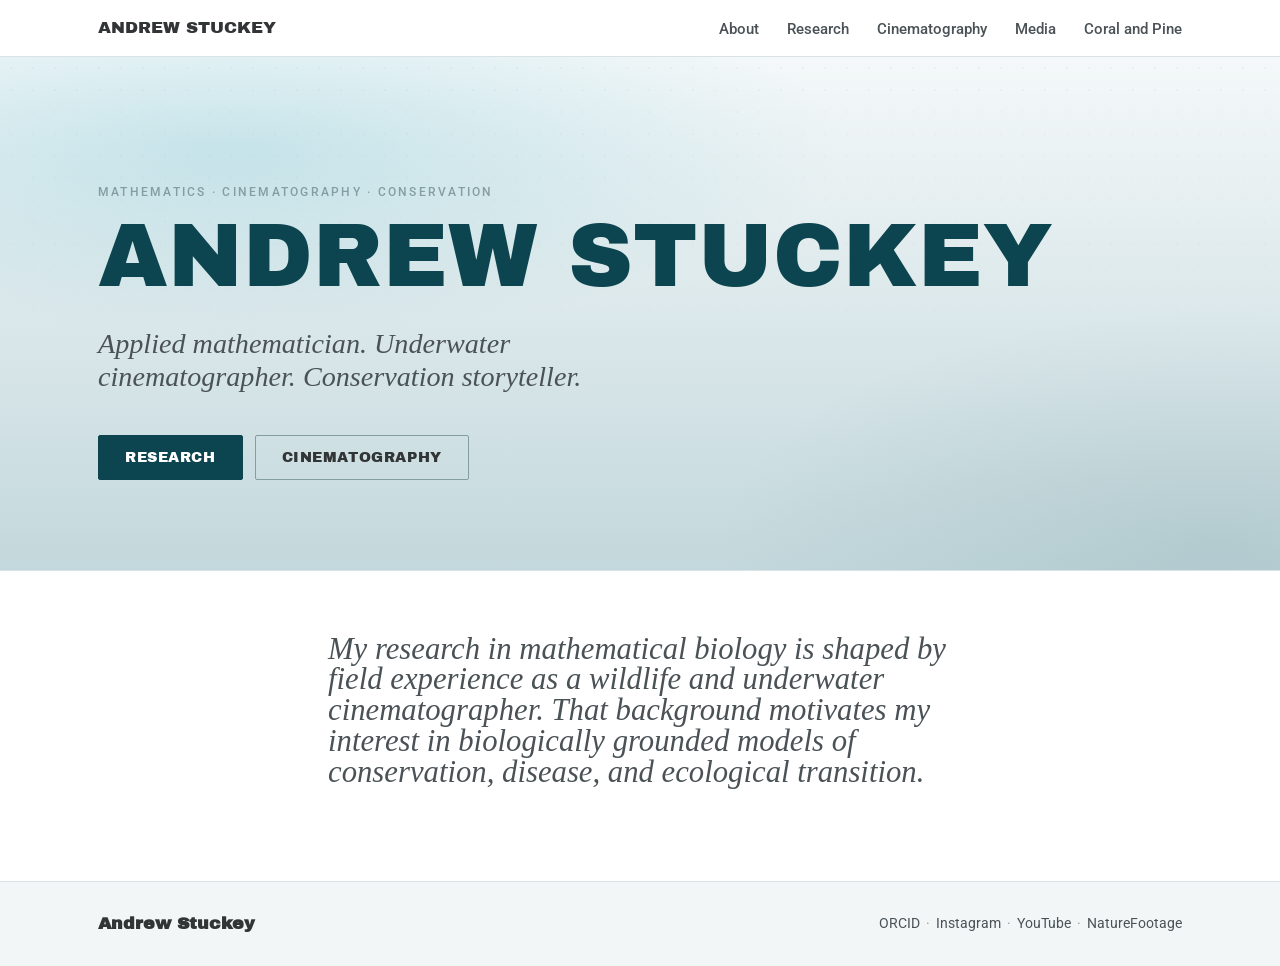
==== index.html @ d1338f17 "Add files via upload" ====
<!DOCTYPE html>
<html lang="en">
<head>
  <meta charset="UTF-8">
  <meta name="viewport" content="width=device-width, initial-scale=1.0">
  <title>Andrew Stuckey — Applied Mathematician, Underwater Cinematographer</title>
  <meta name="description" content="Applied mathematician and underwater/wildlife cinematographer working on conservation storytelling and mathematical biology.">
  <link rel="preconnect" href="https://fonts.googleapis.com">
  <link rel="preconnect" href="https://fonts.gstatic.com" crossorigin>
  <link href="https://fonts.googleapis.com/css2?family=Archivo+Black&family=Roboto:wght@300;400;500;700&display=swap" rel="stylesheet">
  <link rel="stylesheet" href="css/style.css">
</head>
<body class="page-landing">
  <header class="site-header">
    <nav class="nav" aria-label="Primary">
      <a href="index.html" class="brand">Andrew Stuckey</a>
      <button class="nav-toggle" aria-expanded="false" aria-controls="nav-links" aria-label="Toggle navigation">
        <span></span><span></span><span></span>
      </button>
      <ul class="nav-links" id="nav-links">
        <li><a href="about.html">About</a></li>
        <li><a href="research.html">Research</a></li>
        <li><a href="cinematography.html">Cinematography</a></li>
        <li><a href="media.html">Media</a></li>
        <li><a href="https://coralandpine.com">Coral and Pine</a></li>
      </ul>
    </nav>
  </header>

  <main>
    <section class="hero hero-landing">
      <div class="hero-bg" aria-hidden="true"></div>
      <div class="hero-content">
        <p class="eyebrow">Mathematics &middot; Cinematography &middot; Conservation</p>
        <h1 class="hero-name">Andrew Stuckey</h1>
        <p class="hero-tag">Applied mathematician. Underwater cinematographer. Conservation storyteller.</p>
        <div class="hero-ctas">
          <a class="btn btn-primary" href="research.html">RESEARCH</a>
          <a class="btn btn-ghost" href="cinematography.html">Cinematography</a>
        </div>
      </div>
    </section>

    <section class="intro-block">
      <div class="container narrow">
        <p class="lede">
          My research in mathematical biology is shaped by field experience as a wildlife and
          underwater cinematographer. That background motivates my interest in biologically
          grounded models of conservation, disease, and ecological transition.
        </p>
      </div>
    </section>

  </main>

  <footer class="site-footer">
    <div class="container footer-inner">
      <p class="footer-name">Andrew Stuckey</p>
      <p class="footer-meta">
        <a href="https://orcid.org/0009-0002-7834-4439" rel="noopener">ORCID</a>
        <span class="dot">&middot;</span>
        <a href="https://www.instagram.com/drew_stuckey_/" rel="noopener">Instagram</a>
        <span class="dot">&middot;</span>
        <a href="https://www.youtube.com/@andrew_stuckey" rel="noopener">YouTube</a>
        <span class="dot">&middot;</span>
        <a href="https://www.naturefootage.com/contributor/profile/astucke1/andrew-stuckey-andrew-stuckey-media-llc" rel="noopener">NatureFootage</a>
      </p>
    </div>
  </footer>

  <script src="js/main.js"></script>
</body>
</html>
---- css/style.css ----
/* =====================================================================
   Andrew Stuckey — site styles
   Cool teal / cool-gray palette. Editorial aesthetic, magazine-meets-
   field-science. Inspired by working wildlife/underwater cinematographer
   sites (Skerry, Gregory, Horrocks) without aping them.
   ===================================================================== */

:root {
  /* ----- Palette (user-supplied) ----- */
  --c-teal:        #0097B2;  /* bright teal */
  --c-teal-deep:   #0C454F;  /* deep teal — dark surfaces */
  --c-ice:         #C3D8DC;  /* light cool gray-blue */
  --c-fog:         #849DA1;  /* mid cool gray */
  --c-graphite:    #323536;  /* near-black */
  --c-rust:        #732209;  /* burnt sienna */
  --c-white:       #FFFFFF;

  /* ----- Semantic ----- */
  --bg:          var(--c-white);
  --bg-warm:     #F2F6F7;          /* very light blend of ice + white */
  --bg-deep:     var(--c-ice);
  --paper:       var(--c-white);
  --ink:         var(--c-graphite);
  --ink-soft:    #4A5256;
  --muted:       var(--c-fog);
  --rule:        #D9E3E5;
  --rule-strong: var(--c-fog);
  --primary:     var(--c-teal-deep);
  --primary-2:   var(--c-teal);
  --slate:       #4A5256;
  --accent:      var(--c-teal);
  --accent-soft: var(--c-ice);
  --danger:      var(--c-rust);
  --stable:      var(--c-teal-deep);
  --saddle:      var(--c-rust);
  --wolfonly:    var(--c-fog);
  --traj:        var(--c-teal);
  --shadow:      0 1px 0 rgba(12,69,79,0.04), 0 8px 24px -12px rgba(12,69,79,0.22);

  /* ----- Type system (50/30/20 pt — see CSS comments above each rule) -----
     Heading:   Code Bold (substitute: Archivo Black) — line-height 1, ls 0
     Accent:    Times New Roman italic                — line-height 1, ls 0
     Body:      Roboto                                 — line-height 1.4, ls 0
     Ratio 5:3:2  →  50pt : 30pt : 20pt  (66 / 40 / 26 px)
     If you license the real Code Pro / CODE Bold, replace "Archivo Black"
     in --ff-display below with "Code Pro" (after @font-face) and drop the
     Google Fonts link for Archivo Black.                                  */
  --ff-display: "Archivo Black", "Code Pro", "Helvetica Neue", Helvetica, Arial, sans-serif;
  --ff-accent:  "Times New Roman", Times, "Tinos", Georgia, serif;
  --ff-body:    "Roboto", -apple-system, BlinkMacSystemFont, "Helvetica Neue", Arial, sans-serif;
  --ff-mono:    "JetBrains Mono", ui-monospace, "SF Mono", Menlo, Consolas, monospace;

  /* Type sizes — desktop ceilings honor the 50/30/20pt spec */
  --fs-heading:  clamp(2.1rem, 5.8vw, 4.15rem);   /* 50pt ≈ 66px */
  --fs-accent:   clamp(1.35rem, 2.4vw, 2.5rem);   /* 30pt ≈ 40px */
  --fs-body:     clamp(1.05rem, 1.35vw, 1.65rem); /* 20pt ≈ 26px */

  /* Layout */
  --maxw: 1180px;
  --maxw-wide: 1380px;
  --maxw-narrow: 720px;
  --pad: clamp(20px, 4vw, 48px);
}

* { box-sizing: border-box; }

html { font-size: 16px; }   /* anchor rem to 16px so UI chrome stays stable */

body {
  margin: 0;
  padding: 0;
  background: var(--bg);
  color: var(--ink);
  font-family: var(--ff-body);
  font-size: var(--fs-body);  /* 20pt body per spec */
  line-height: 1.4;
  letter-spacing: 0;
  -webkit-font-smoothing: antialiased;
  -moz-osx-font-smoothing: grayscale;
}

img { max-width: 100%; display: block; }

a {
  color: var(--primary);
  text-underline-offset: 3px;
  text-decoration-thickness: 1px;
}
a:hover { color: var(--accent); }

/* ----- Typography (per spec: Code Bold / TNR italic / Roboto, 5:3:2) ----- */
h1, h2, h3, h4 {
  font-family: var(--ff-display);
  font-weight: 400;           /* Archivo Black is single-weight */
  color: var(--ink);
  letter-spacing: 0;
  line-height: 1;
  margin: 0 0 .5em;
  text-transform: none;
}
h1 { font-size: var(--fs-heading); }
h2 { font-size: clamp(1.7rem, 3.4vw, 2.6rem); }   /* between 30 and 50pt */
h3 { font-size: clamp(1.2rem, 1.8vw, 1.6rem); }
p  { margin: 0 0 1em; line-height: 1.4; }

.eyebrow {
  font-family: var(--ff-body);
  font-size: 0.78rem;
  text-transform: uppercase;
  letter-spacing: 0.18em;
  color: var(--muted);
  margin: 0 0 .9em;
  font-weight: 500;
}
.eyebrow-light { color: var(--accent); }

/* Subheading & Accent — Times New Roman italic, 30pt */
.lede {
  font-family: var(--ff-accent);
  font-size: var(--fs-accent);
  font-weight: 400;
  color: var(--ink-soft);
  line-height: 1;
  font-style: italic;
  letter-spacing: 0;
}

.page-lede {
  font-family: var(--ff-accent);
  font-style: italic;
  font-size: clamp(1.2rem, 1.8vw, 1.7rem);
  color: var(--ink-soft);
  max-width: 60ch;
  margin-top: .6em;
  line-height: 1.15;
  letter-spacing: 0;
}

/* ----- Layout helpers ----- */
.container {
  width: 100%;
  max-width: var(--maxw);
  margin: 0 auto;
  padding: 0 var(--pad);
}
.wide      { max-width: var(--maxw-wide); margin-left: auto; margin-right: auto; }
.narrow    { max-width: var(--maxw-narrow); margin-left: auto; margin-right: auto; }

main { display: block; }

/* ============================ Header / Nav ============================ */
.site-header {
  position: sticky;
  top: 0;
  z-index: 50;
  background: rgba(255,255,255,0.92);
  backdrop-filter: saturate(140%) blur(8px);
  -webkit-backdrop-filter: saturate(140%) blur(8px);
  border-bottom: 1px solid var(--rule);
}
.site-header-dark {
  background: rgba(12,69,79,0.92);
  border-bottom-color: rgba(255,255,255,0.08);
}
.site-header-dark .brand { color: var(--c-white); }
.site-header-dark .brand:hover { color: var(--accent); }
.site-header-dark .nav-links a { color: rgba(255,255,255,0.78); }
.site-header-dark .nav-links a:hover { color: var(--c-white); }
.site-header-dark .nav-links a[aria-current="page"] { color: var(--c-white); }
.site-header-dark .nav-toggle span { background: var(--c-white); }

.nav {
  max-width: var(--maxw);
  margin: 0 auto;
  padding: 16px var(--pad);
  display: flex;
  align-items: center;
  justify-content: space-between;
  gap: 24px;
}
.brand {
  font-family: var(--ff-display);
  font-weight: 400;
  font-size: 1.05rem;
  color: var(--ink);
  text-decoration: none;
  letter-spacing: 0;
  text-transform: uppercase;
}
.brand:hover { color: var(--primary); }
.nav-links {
  display: flex;
  gap: 28px;
  margin: 0; padding: 0;
  list-style: none;
}
.nav-links a {
  color: var(--ink-soft);
  text-decoration: none;
  font-size: 0.92rem;
  font-weight: 500;
  position: relative;
  padding: 4px 0;
  font-family: var(--ff-body);
}
.nav-links a:hover { color: var(--primary); }
.nav-links a[aria-current="page"] { color: var(--primary); }
.nav-links a[aria-current="page"]::after {
  content: "";
  position: absolute;
  left: 0; right: 0; bottom: -2px;
  height: 2px;
  background: var(--accent);
}
.nav-toggle {
  display: none;
  background: transparent;
  border: 0;
  padding: 8px;
  cursor: pointer;
  width: 40px; height: 40px;
  flex-direction: column;
  justify-content: center;
  align-items: stretch;
  gap: 5px;
}
.nav-toggle span {
  display: block;
  height: 2px;
  background: var(--ink);
  border-radius: 2px;
  transition: transform 0.25s ease, opacity 0.25s ease;
}

@media (max-width: 760px) {
  .nav-toggle { display: flex; }
  .nav-links {
    position: absolute;
    top: 100%;
    left: 0; right: 0;
    flex-direction: column;
    gap: 0;
    background: var(--paper);
    border-bottom: 1px solid var(--rule);
    box-shadow: var(--shadow);
    max-height: 0;
    overflow: hidden;
    transition: max-height 0.3s ease;
  }
  .site-header-dark .nav-links { background: var(--c-teal-deep); }
  .nav-links li { width: 100%; }
  .nav-links a {
    display: block;
    padding: 16px var(--pad);
    border-top: 1px solid var(--rule);
    font-size: 1.05rem;
  }
  .site-header-dark .nav-links a { border-top-color: rgba(255,255,255,0.08); }
  .nav.open .nav-links { max-height: 400px; }
  .nav.open .nav-toggle span:nth-child(1) { transform: translateY(7px) rotate(45deg); }
  .nav.open .nav-toggle span:nth-child(2) { opacity: 0; }
  .nav.open .nav-toggle span:nth-child(3) { transform: translateY(-7px) rotate(-45deg); }
}

/* ============================ Hero (landing) ============================ */
.hero-landing {
  position: relative;
  padding: clamp(80px, 14vh, 160px) 0 clamp(60px, 10vh, 120px);
  overflow: hidden;
  isolation: isolate;
}
.hero-bg {
  position: absolute;
  inset: 0;
  z-index: -1;
  background:
    radial-gradient(80% 60% at 18% 18%, rgba(0,151,178,0.16) 0%, transparent 60%),
    radial-gradient(60% 70% at 95% 95%, rgba(12,69,79,0.10) 0%, transparent 65%),
    linear-gradient(180deg, #F4F8F9 0%, var(--c-ice) 100%);
}
.hero-bg::after {
  content: "";
  position: absolute;
  inset: 0;
  background-image: radial-gradient(rgba(12,69,79,0.08) 1px, transparent 1px);
  background-size: 22px 22px;
  opacity: 0.45;
  mask-image: linear-gradient(180deg, rgba(0,0,0,1) 0%, rgba(0,0,0,0) 80%);
}
.hero-content {
  max-width: var(--maxw);
  margin: 0 auto;
  padding: 0 var(--pad);
}
.hero-name {
  font-family: var(--ff-display);
  font-size: clamp(2.6rem, 8.5vw, 5.6rem);
  font-weight: 400;
  line-height: 1;
  margin: 0 0 .3em;
  letter-spacing: 0;
  color: var(--c-teal-deep);
  text-transform: uppercase;
}
.hero-tag {
  font-family: var(--ff-accent);
  font-style: italic;
  font-size: clamp(1.25rem, 2.2vw, 1.9rem);
  color: var(--ink-soft);
  max-width: 36ch;
  margin: 0 0 1.5em;
  line-height: 1.15;
  letter-spacing: 0;
}
.hero-ctas { display: flex; gap: 12px; flex-wrap: wrap; }

/* ----- Buttons ----- */
.btn {
  display: inline-block;
  padding: 14px 26px;
  font-family: var(--ff-display);
  font-weight: 400;
  font-size: 0.9rem;
  text-decoration: none;
  border-radius: 2px;
  border: 1px solid transparent;
  text-transform: uppercase;
  letter-spacing: 0.04em;
  transition: transform 0.12s ease, background 0.2s ease, color 0.2s ease, border-color 0.2s ease;
  cursor: pointer;
  line-height: 1;
}
.btn:hover { transform: translateY(-1px); }
.btn-primary {
  background: var(--primary);
  color: var(--c-white);
  border-color: var(--primary);
}
.btn-primary:hover {
  background: var(--accent);
  color: var(--c-white);
  border-color: var(--accent);
}
.btn-ghost {
  background: transparent;
  color: var(--ink);
  border-color: var(--rule-strong);
}
.btn-ghost:hover {
  background: var(--ink);
  color: var(--bg);
  border-color: var(--ink);
}
.btn-reset {
  align-self: end;
  white-space: nowrap;
}
.btn-flash {
  background: var(--accent) !important;
  color: var(--c-white) !important;
  border-color: var(--accent) !important;
}

/* ----- Intro block (landing) ----- */
.intro-block {
  padding: clamp(40px, 7vh, 80px) 0;
  background: var(--bg);
  border-top: 1px solid var(--rule);
}

/* ----- Feature cards ----- */
.feature-cards {
  display: grid;
  grid-template-columns: 1fr 1fr;
  gap: 24px;
  padding-bottom: clamp(60px, 10vh, 120px);
}
@media (max-width: 760px) {
  .feature-cards { grid-template-columns: 1fr; }
}
.feature-card {
  display: block;
  position: relative;
  padding: 32px 28px 60px;
  background: var(--paper);
  border: 1px solid var(--rule);
  border-radius: 4px;
  text-decoration: none;
  color: var(--ink);
  transition: transform 0.2s ease, border-color 0.2s ease, box-shadow 0.2s ease;
}
.feature-card:hover {
  transform: translateY(-2px);
  border-color: var(--primary);
  box-shadow: var(--shadow);
}
.feature-card-wide {
  display: grid;
  grid-template-columns: 1fr;
}
.feature-tag {
  display: inline-block;
  font-size: 0.72rem;
  letter-spacing: 0.18em;
  text-transform: uppercase;
  color: var(--accent);
  font-weight: 600;
  margin-bottom: 8px;
}
.feature-card h2 {
  font-size: clamp(1.3rem, 2.2vw, 1.7rem);
  margin: 0 0 .5em;
}
.feature-card p {
  color: var(--ink-soft);
  font-size: 0.98rem;
  margin: 0;
}
.feature-arrow {
  position: absolute;
  bottom: 22px;
  right: 28px;
  font-size: 1.3rem;
  color: var(--primary);
  transition: transform 0.2s ease;
}
.feature-card:hover .feature-arrow { transform: translateX(4px); color: var(--accent); }

/* ============================ Page header (non-landing) ============================ */
.page-header {
  padding: clamp(60px, 10vh, 100px) var(--pad) clamp(28px, 5vh, 60px);
}
.page-header h1 {
  max-width: 20ch;
  margin: 0 0 .3em;
}

/* ============================ Post-style (red wolf model) ============================ */
.page-post .post-header {
  padding: clamp(40px, 7vh, 80px) var(--pad) 28px;
}
.post-header h1 {
  font-size: clamp(2rem, 4vw, 3rem);
  max-width: 22ch;
}
.post-byline {
  color: var(--muted);
  font-size: 0.92rem;
  margin: 0;
  font-family: var(--ff-mono);
  letter-spacing: 0.04em;
}
.post-body { padding: 0 var(--pad); }
.post-body p { color: var(--ink-soft); }
.post-body .vimeo-wrap { margin: 0 0 28px; }
.post-footer {
  padding: 40px var(--pad) 60px;
  border-top: 1px solid var(--rule);
  margin-top: 40px;
}
.post-footer a { color: var(--primary); }

/* ============================ About page ============================ */
.about-grid {
  display: grid;
  grid-template-columns: 240px 1fr;
  gap: clamp(28px, 5vw, 72px);
  padding-bottom: clamp(60px, 10vh, 120px);
}
@media (max-width: 800px) {
  .about-grid { grid-template-columns: 1fr; }
}
.about-side { position: sticky; top: 100px; align-self: start; }
@media (max-width: 800px) { .about-side { position: static; } }

.headshot {
  width: 100%;
  aspect-ratio: 4 / 5;
  background:
    linear-gradient(135deg, rgba(12,69,79,0.85), rgba(0,151,178,0.55)),
    repeating-linear-gradient(45deg, var(--c-teal) 0 22px, var(--c-teal-deep) 22px 44px);
  border-radius: 2px;
  margin-bottom: 20px;
  box-shadow: var(--shadow);
}

.quick-facts {
  margin: 0;
  font-size: 0.92rem;
}
.quick-facts > div {
  padding: 10px 0;
  border-top: 1px solid var(--rule);
}
.quick-facts dt {
  font-size: 0.72rem;
  text-transform: uppercase;
  letter-spacing: 0.14em;
  color: var(--muted);
  margin-bottom: 2px;
}
.quick-facts dd { margin: 0; color: var(--ink); }
.quick-facts dd a { color: var(--ink); }
.quick-facts dd a:hover { color: var(--accent); }

.about-body h2 {
  margin-top: 2em;
  padding-top: 0.6em;
  border-top: 1px solid var(--rule);
}
.about-body h2:first-of-type { margin-top: 1.5em; }
.cv-list {
  list-style: none;
  padding: 0; margin: 0;
}
.cv-list li {
  padding: 12px 0;
  border-bottom: 1px solid var(--rule);
  color: var(--ink-soft);
}
.cv-list li:last-child { border-bottom: 0; }
.cv-list strong { color: var(--ink); }
.cv-note {
  display: block;
  font-size: 0.9rem;
  color: var(--muted);
  margin-top: 2px;
}

/* ============================ Research page ============================ */
.section-title {
  font-size: clamp(1.4rem, 2.5vw, 1.9rem);
  margin: 0 0 1.2em;
  padding-bottom: 0.4em;
  border-bottom: 1px solid var(--rule);
}

.publications { padding-bottom: clamp(40px, 6vh, 80px); }

.pub-list {
  list-style: none;
  counter-reset: pub;
  padding: 0;
  margin: 0;
}
.pub {
  position: relative;
  padding: 22px 0 22px 56px;
  border-top: 1px solid var(--rule);
  display: grid;
  grid-template-columns: 1fr auto;
  gap: 8px 16px;
}
.pub:first-child { border-top-color: var(--rule-strong); }
.pub::before {
  counter-increment: pub;
  content: counter(pub, decimal-leading-zero);
  position: absolute;
  left: 0; top: 24px;
  font-family: var(--ff-mono);
  font-size: 0.82rem;
  color: var(--accent);
  font-weight: 500;
}
.pub-title {
  grid-column: 1 / 2;
  grid-row: 1;
  margin: 0;
  font-family: var(--ff-display);
  font-size: clamp(1.4rem, 2vw, 1.85rem);
  line-height: 1.05;
  text-transform: none;
}
.pub-title a {
  color: var(--ink);
  text-decoration: none;
  background-image: linear-gradient(transparent 95%, var(--accent) 95%);
  background-size: 0 100%;
  background-repeat: no-repeat;
  transition: background-size 0.3s ease;
}
.pub-title a:hover { background-size: 100% 100%; }
.pub-status {
  grid-column: 2;
  grid-row: 1;
  align-self: start;
  justify-self: end;
}
.pub-meta {
  grid-column: 1 / -1;
  margin: 4px 0 6px;
  font-size: 0.92rem;
  color: var(--muted);
  display: flex;
  flex-wrap: wrap;
  gap: 4px 14px;
}
.pub-authors { font-weight: 500; }
.pub-doi a, .pub-issn a { color: var(--ink-soft); }
.pub-doi a:hover, .pub-issn a:hover { color: var(--accent); }
.pub-summary {
  grid-column: 1 / -1;
  margin: 0;
  color: var(--ink-soft);
  font-size: 0.97rem;
  max-width: 68ch;
}

.related-work {
  padding-bottom: clamp(60px, 10vh, 120px);
}

/* Badges */
.badge {
  display: inline-block;
  font-size: 0.7rem;
  letter-spacing: 0.1em;
  text-transform: uppercase;
  font-weight: 600;
  padding: 4px 10px;
  border-radius: 999px;
  white-space: nowrap;
}
.badge-published { background: rgba(0,151,178,0.13); color: var(--c-teal-deep); }
.badge-review    { background: rgba(132,157,161,0.18); color: var(--slate); }
.badge-prep      { background: rgba(132,157,161,0.18); color: var(--slate); }
.badge-interview { background: rgba(0,151,178,0.13); color: var(--c-teal-deep); }
.badge-feature   { background: rgba(0,151,178,0.13); color: var(--c-teal-deep); }
.badge-talk      { background: rgba(115,34,9,0.13); color: var(--c-rust); }
.badge-podcast   { background: rgba(132,157,161,0.18); color: var(--slate); }

/* Model section */
.model-section {
  background: var(--bg-warm);
  border-top: 1px solid var(--rule);
  padding: clamp(36px, 6vh, 64px) 0 clamp(48px, 8vh, 90px);
  margin-top: 28px;
}
.model-intro { margin: 28px auto 28px; color: var(--ink-soft); }

.vimeo-wrap {
  position: relative;
  width: 100%;
  aspect-ratio: 16/9;
  background: var(--c-teal-deep);
  border-radius: 2px;
  overflow: hidden;
  box-shadow: var(--shadow);
}
.vimeo-wrap iframe {
  position: absolute;
  inset: 0;
  width: 100%; height: 100%;
}

/* Controls */
.model-controls-bar {
  display: grid;
  grid-template-columns: 1fr auto;
  gap: 16px 20px;
  align-items: end;
  margin-bottom: 24px;
}
@media (max-width: 760px) {
  .model-controls-bar { grid-template-columns: 1fr; }
  .btn-reset { justify-self: end; }
}

.model-controls {
  display: flex;
  flex-direction: column;
  gap: 18px;
  background: var(--paper);
  border: 1px solid var(--rule);
  padding: 18px 20px;
  border-radius: 3px;
}
.model-controls-large {
  padding: 22px 24px;
  gap: 22px;
}
.model-controls-large .control label { font-size: 0.92rem; }
.model-controls-large .ctl-name { font-size: 1.05rem; }
.model-controls-large .ctl-desc { font-size: 0.85rem; }
.model-controls-large .ctl-val  { font-size: 0.95rem; }

/* Two semantic groups stacked vertically — management on top,
   sensitivity probes on the bottom. A thin rule separates them. */
.control-group {
  display: flex;
  flex-direction: column;
  gap: 10px;
}
.control-group + .control-group {
  border-top: 1px solid var(--rule);
  padding-top: 18px;
}
.control-group-label {
  margin: 0;
  font-family: var(--ff-body);
  font-size: 0.72rem;
  font-weight: 600;
  letter-spacing: 0.18em;
  text-transform: uppercase;
  color: var(--accent);
}
.control-row {
  display: grid;
  grid-template-columns: repeat(3, minmax(0, 1fr));
  gap: 18px 28px;
}

@media (max-width: 720px) { .control-row { grid-template-columns: repeat(2, 1fr); } }
@media (max-width: 380px) { .control-row { grid-template-columns: 1fr; } }

.control {
  display: flex;
  flex-direction: column;
  min-width: 0;
}
.control label {
  display: grid;
  grid-template-columns: auto 1fr;
  grid-template-areas:
    "name val"
    "desc desc";
  align-items: baseline;
  gap: 4px 10px;
  margin-bottom: 10px;
  font-size: 0.85rem;
}
.ctl-name {
  grid-area: name;
  font-family: var(--ff-mono);
  font-weight: 600;
  color: var(--primary);
  font-size: 1rem;
  line-height: 1;
}
.ctl-val  {
  grid-area: val;
  justify-self: end;
  font-family: var(--ff-mono);
  color: var(--ink);
  font-weight: 500;
  font-size: 0.9rem;
  background: var(--bg-deep);
  padding: 2px 8px;
  border-radius: 2px;
  line-height: 1.2;
}
.ctl-desc {
  grid-area: desc;
  color: var(--muted);
  font-size: 0.82rem;
  line-height: 1.2;
  min-height: 2.4em;  /* reserve 2 lines so all 5 columns align */
  display: -webkit-box;
  -webkit-line-clamp: 2;
  -webkit-box-orient: vertical;
  overflow: hidden;
}

input[type="range"] {
  -webkit-appearance: none;
  appearance: none;
  width: 100%;
  height: 4px;
  background: var(--rule);
  border-radius: 2px;
  outline: none;
}
input[type="range"]::-webkit-slider-thumb {
  -webkit-appearance: none;
  appearance: none;
  width: 16px; height: 16px;
  background: var(--primary);
  border-radius: 50%;
  cursor: pointer;
  transition: transform 0.1s ease, background 0.2s ease;
  border: 2px solid var(--bg);
  box-shadow: 0 0 0 1px var(--primary);
}
input[type="range"]::-webkit-slider-thumb:hover { background: var(--accent); box-shadow: 0 0 0 1px var(--accent); transform: scale(1.1); }
input[type="range"]::-moz-range-thumb {
  width: 14px; height: 14px;
  background: var(--primary);
  border-radius: 50%;
  cursor: pointer;
  border: 2px solid var(--bg);
}
input[type="range"]:focus { outline: 2px solid var(--accent); outline-offset: 4px; }

/* Panels */
.model-panels {
  display: grid;
  grid-template-columns: 1fr 1fr;
  gap: 24px;
}
@media (max-width: 899px) { .model-panels { grid-template-columns: 1fr; } }

.model-panels-large {
  gap: 28px;
}

.panel {
  background: var(--paper);
  border: 1px solid var(--rule);
  padding: 22px 24px 26px;
  border-radius: 3px;
}
.panel-title {
  font-size: 1rem;
  font-family: var(--ff-body);
  font-weight: 600;
  text-transform: uppercase;
  letter-spacing: 0.1em;
  color: var(--muted);
  margin: 0 0 18px;
}
.chart-wrap {
  position: relative;
  width: 100%;
  aspect-ratio: 4 / 3;
}
.chart-wrap-large {
  aspect-ratio: 5 / 4;
  min-height: 420px;
}
.phase-wrap {
  position: relative;
  width: 100%;
  aspect-ratio: 4 / 3;
  background: var(--bg);
  border: 1px solid var(--rule);
  border-radius: 2px;
  overflow: hidden;
  cursor: crosshair;
}
.phase-wrap-large {
  aspect-ratio: 5 / 4;
  min-height: 420px;
}
.phase-wrap canvas {
  position: absolute;
  inset: 0;
  width: 100% !important;
  height: 100% !important;
}

.panel-legend {
  list-style: none;
  padding: 14px 0 0;
  margin: 16px 0 0;
  border-top: 1px solid var(--rule);
  font-size: 0.82rem;
  color: var(--muted);
  display: grid;
  grid-template-columns: 1fr 1fr;
  gap: 8px 18px;
}
.panel-legend li {
  display: flex;
  align-items: center;
  gap: 6px;
  min-width: 0;
}
.panel-legend .legend-pair {
  gap: 14px;
}
.panel-legend .legend-sub {
  display: inline-flex;
  align-items: center;
  gap: 4px;
}
.lg {
  display: inline-block;
  width: 14px; height: 2px;
  vertical-align: middle;
  margin-right: 4px;
  background: currentColor;
}
.lg-stable   { background: var(--stable); }
.lg-saddle   { background: var(--saddle); border-top: 1px dashed var(--saddle); height: 0; }
.lg-wolfonly { background: var(--wolfonly); height: 0; border-top: 1px dashed var(--wolfonly); }
.lg-danger   { background: rgba(115,34,9,0.18); height: 10px; width: 18px; }
.lg-nw       { background: var(--c-teal-deep); }
.lg-nc       { background: var(--c-rust); }
.lg-traj     { background: var(--c-teal); }
.lg-eq-stable, .lg-eq-saddle {
  width: 8px; height: 8px;
  border-radius: 50%;
  background: var(--stable);
  vertical-align: middle;
}
.lg-eq-saddle { background: transparent; border: 1.5px solid var(--saddle); }

/* Metrics */
.metrics {
  display: grid;
  grid-template-columns: repeat(4, 1fr);
  gap: 14px;
  margin-top: 28px;
}
@media (max-width: 700px) { .metrics { grid-template-columns: repeat(2, 1fr); } }
.metric {
  background: var(--paper);
  border: 1px solid var(--rule);
  padding: 16px 18px;
  border-radius: 3px;
  display: flex;
  flex-direction: column;
  gap: 4px;
}
.m-label {
  font-size: 0.72rem;
  letter-spacing: 0.12em;
  text-transform: uppercase;
  color: var(--muted);
}
.m-val {
  font-family: var(--ff-mono);
  font-size: 1.08rem;
  color: var(--ink);
  font-weight: 500;
}
.m-val.outcome-persist { color: var(--primary); }
.m-val.outcome-collapse { color: var(--danger); }

/* ============================ Cinematography (redesigned) ============================ */
.cine-main { background: var(--bg); }

.reel-hero {
  background: var(--c-teal-deep);
  padding: 0;
}
.reel-hero .vimeo-wrap {
  border-radius: 0;
  box-shadow: none;
  aspect-ratio: 21 / 9;
  max-height: 80vh;
}
@media (max-width: 760px) {
  .reel-hero .vimeo-wrap { aspect-ratio: 16 / 9; }
}

.cine-intro {
  padding: clamp(40px, 7vh, 80px) var(--pad);
}

.film-grid-section {
  padding: clamp(40px, 6vh, 70px) 0;
}
.film-grid {
  display: grid;
  grid-template-columns: repeat(4, 1fr);
  grid-auto-rows: 220px;
  gap: 12px;
}
@media (max-width: 900px) { .film-grid { grid-template-columns: repeat(2, 1fr); grid-auto-rows: 240px; } }
@media (max-width: 500px) { .film-grid { grid-template-columns: 1fr; } }

.film-tile {
  position: relative;
  overflow: hidden;
  border-radius: 2px;
  text-decoration: none;
  color: var(--c-white);
  display: block;
  background: var(--c-teal-deep);
}
.film-tile-tall { grid-row: span 2; }
.film-tile-wide { grid-column: span 2; }
@media (max-width: 500px) {
  .film-tile-tall, .film-tile-wide { grid-row: auto; grid-column: auto; }
}
.film-img {
  position: absolute;
  inset: 0;
  background:
    linear-gradient(135deg, rgba(0,151,178,0.14), rgba(0,0,0,0)),
    repeating-linear-gradient(135deg, #0E5562 0 24px, #0C454F 24px 48px);
  transition: filter 0.4s ease, transform 0.5s ease;
}
.film-tile:hover .film-img {
  filter: brightness(1.1) saturate(1.1);
  transform: scale(1.03);
}
.film-meta {
  position: absolute;
  left: 0; right: 0; bottom: 0;
  padding: 14px 16px;
  background: linear-gradient(0deg, rgba(12,69,79,0.85) 0%, rgba(12,69,79,0) 100%);
  color: var(--c-white);
}
.film-title {
  margin: 0;
  font-family: var(--ff-display);
  font-size: 1.05rem;
  font-weight: 600;
}
.film-tag {
  margin: 2px 0 0;
  font-size: 0.74rem;
  letter-spacing: 0.14em;
  text-transform: uppercase;
  color: rgba(255,255,255,0.78);
}

/* Stock footage callout */
.stock-section {
  background: var(--bg-warm);
  border-top: 1px solid var(--rule);
  border-bottom: 1px solid var(--rule);
  padding: clamp(50px, 8vh, 90px) 0;
}
.stock-grid {
  display: grid;
  grid-template-columns: 1.4fr 1fr;
  gap: 40px;
  align-items: start;
}
@media (max-width: 760px) { .stock-grid { grid-template-columns: 1fr; gap: 28px; } }
.stock-h {
  font-size: clamp(1.4rem, 2.5vw, 1.9rem);
  margin: 0 0 0.5em;
}
.social-list {
  list-style: none;
  padding: 0; margin: 0;
}
.social-list li {
  padding: 10px 0;
  border-top: 1px solid var(--rule);
}
.social-list li:first-child { border-top: 0; padding-top: 0; }
.social-list a {
  color: var(--ink);
  text-decoration: none;
  font-weight: 500;
}
.social-list a:hover { color: var(--accent); }

/* Equipment (collapsible) */
.equipment {
  border-top: 1px solid var(--rule);
  border-bottom: 1px solid var(--rule);
  padding: 18px 0;
  margin: clamp(40px, 7vh, 70px) 0 clamp(40px, 7vh, 80px);
}
.equipment summary {
  cursor: pointer;
  list-style: none;
  font-family: var(--ff-display);
  font-size: 1.2rem;
  font-weight: 600;
  padding-right: 30px;
  position: relative;
  color: var(--ink);
}
.equipment summary::-webkit-details-marker { display: none; }
.equipment summary::after {
  content: "+";
  position: absolute;
  right: 0; top: 50%;
  transform: translateY(-50%);
  font-family: var(--ff-body);
  font-weight: 300;
  font-size: 1.5rem;
  color: var(--accent);
  transition: transform 0.2s ease;
}
.equipment[open] summary::after { content: "−"; }
.equipment-grid {
  columns: 4 220px;
  column-gap: 36px;
  margin-top: 26px;
}
.equipment-grid > div {
  break-inside: avoid;
  margin-bottom: 26px;
}
.equipment-grid .qty {
  font-size: 0.78em;
  white-space: nowrap;
  color: var(--ink-soft);
}
.equipment-grid ul { padding-left: 1.1em; margin: 0; color: var(--ink-soft); }
.equipment-grid h3 { margin-bottom: .4em; color: var(--primary); }

/* ============================ Media list ============================ */
.media-list {
  list-style: none;
  padding: 0;
  margin: 0 0 clamp(60px, 10vh, 120px);
}
.media-item {
  display: grid;
  grid-template-columns: 140px 1fr auto;
  gap: 20px;
  padding: 22px 0;
  border-top: 1px solid var(--rule);
  align-items: start;
}
.media-item:first-child { border-top-color: var(--rule-strong); }
@media (max-width: 700px) {
  .media-item {
    grid-template-columns: 1fr auto;
  }
  .media-date {
    grid-column: 1 / -1;
    grid-row: 1;
  }
  .media-body { grid-column: 1; grid-row: 2; }
  .media-type { grid-column: 2; grid-row: 2; }
}
.media-date {
  font-family: var(--ff-mono);
  font-size: 0.82rem;
  letter-spacing: 0.04em;
  color: var(--accent);
  font-weight: 500;
  padding-top: 3px;
}
.media-outlet {
  font-size: 0.78rem;
  text-transform: uppercase;
  letter-spacing: 0.16em;
  color: var(--muted);
  margin: 0 0 4px;
}
.media-body h3 {
  font-size: 1.15rem;
  margin: 0 0 .3em;
}
.media-body h3 a { color: var(--ink); text-decoration: none; }
.media-body h3 a:hover { color: var(--accent); }
.media-desc {
  color: var(--ink-soft);
  font-size: 0.97rem;
  margin: 0;
  max-width: 60ch;
}

/* ============================ Footer ============================ */
.site-footer {
  border-top: 1px solid var(--rule);
  padding: 30px 0;
  background: var(--bg-warm);
  margin-top: auto;
}
.footer-inner {
  display: flex;
  justify-content: space-between;
  align-items: center;
  gap: 16px;
  flex-wrap: wrap;
}
.footer-name {
  font-family: var(--ff-display);
  font-weight: 600;
  margin: 0;
  color: var(--ink);
}
.footer-meta {
  margin: 0;
  font-size: 0.9rem;
  color: var(--muted);
  display: flex;
  flex-wrap: wrap;
  align-items: center;
  gap: 4px 6px;
}
.footer-meta a { color: var(--ink-soft); text-decoration: none; }
.footer-meta a:hover { color: var(--accent); }
.dot { color: var(--rule-strong); }

/* ============================ Print ============================ */
@media print {
  .site-header, .site-footer, .nav-toggle, .hero-ctas { display: none; }
  body { background: #fff; color: #000; }
  .pub-title a, .pub-meta, .pub-summary { color: #000; }
  .badge { border: 1px solid #888; background: transparent !important; color: #000 !important; }
  .model-section, .model-controls, .model-panels, .vimeo-wrap, .metrics { display: none; }
  .hero-bg { display: none; }
  a { color: #000; text-decoration: underline; }
}

/* ============================ Reduced motion ============================ */
@media (prefers-reduced-motion: reduce) {
  *, *::before, *::after {
    transition-duration: 0.01ms !important;
    animation-duration: 0.01ms !important;
  }
}
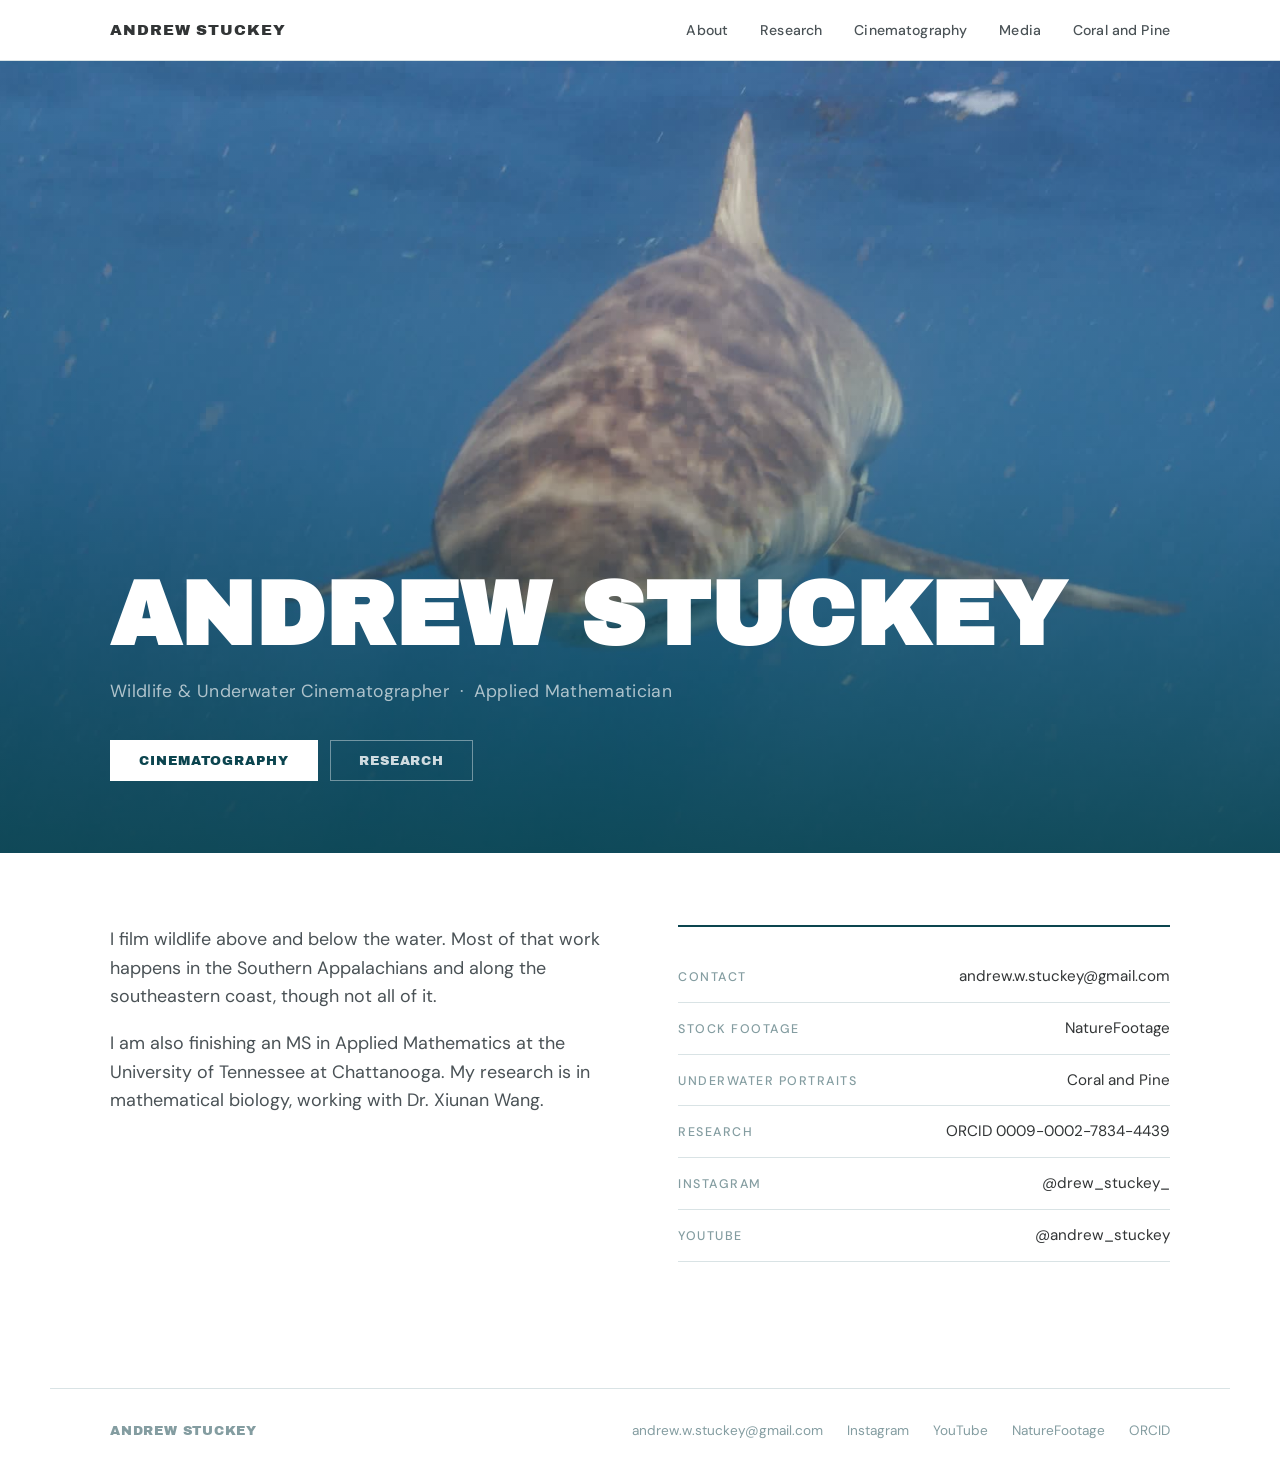
==== commit 7121bc0c: "Add files via upload" ====
--- a/index.html
+++ b/index.html
@@ -3,71 +3,369 @@
 <head>
   <meta charset="UTF-8">
   <meta name="viewport" content="width=device-width, initial-scale=1.0">
-  <title>Andrew Stuckey — Applied Mathematician, Underwater Cinematographer</title>
-  <meta name="description" content="Applied mathematician and underwater/wildlife cinematographer working on conservation storytelling and mathematical biology.">
+  <title>Andrew Stuckey — Wildlife Cinematographer & Applied Mathematician</title>
+  <meta name="description" content="Wildlife and underwater cinematographer. Applied mathematician. Based in the Southern Appalachians.">
   <link rel="preconnect" href="https://fonts.googleapis.com">
   <link rel="preconnect" href="https://fonts.gstatic.com" crossorigin>
-  <link href="https://fonts.googleapis.com/css2?family=Archivo+Black&family=Roboto:wght@300;400;500;700&display=swap" rel="stylesheet">
-  <link rel="stylesheet" href="css/style.css">
+  <link href="https://fonts.googleapis.com/css2?family=Archivo+Black&family=DM+Sans:ital,opsz,wght@0,9..40,300;0,9..40,400;0,9..40,500;1,9..40,400&display=swap" rel="stylesheet">
+  <style>
+    *, *::before, *::after { box-sizing: border-box; margin: 0; padding: 0; }
+
+    :root {
+      --teal:       #0097B2;
+      --teal-deep:  #0C454F;
+      --ice:        #C3D8DC;
+      --fog:        #849DA1;
+      --graphite:   #323536;
+      --rust:       #732209;
+      --white:      #FFFFFF;
+      --ink-soft:   #4A5256;
+      --rule:       #D9E3E5;
+
+      --ff-display: "Archivo Black", sans-serif;
+      --ff-body:    "DM Sans", system-ui, sans-serif;
+
+      --pad: clamp(20px, 5vw, 60px);
+      --maxw: 1180px;
+    }
+
+    html { font-size: 16px; -webkit-font-smoothing: antialiased; }
+
+    body {
+      background: var(--white);
+      color: var(--graphite);
+      font-family: var(--ff-body);
+      font-size: clamp(1rem, 1.2vw, 1.15rem);
+      line-height: 1.5;
+    }
+
+    a { color: inherit; text-underline-offset: 3px; }
+    a:hover { color: var(--teal); }
+
+    /* ---- NAV ---- */
+    .site-header {
+      position: sticky;
+      top: 0;
+      z-index: 50;
+      background: rgba(255,255,255,0.94);
+      backdrop-filter: blur(8px);
+      border-bottom: 1px solid var(--rule);
+    }
+    .nav {
+      max-width: var(--maxw);
+      margin: 0 auto;
+      padding: 18px var(--pad);
+      display: flex;
+      align-items: center;
+      justify-content: space-between;
+    }
+    .brand {
+      font-family: var(--ff-display);
+      font-size: 0.95rem;
+      text-transform: uppercase;
+      letter-spacing: 0.06em;
+      color: var(--graphite);
+      text-decoration: none;
+    }
+    .brand:hover { color: var(--teal-deep); }
+    .nav-links {
+      display: flex;
+      gap: 32px;
+      list-style: none;
+    }
+    .nav-links a {
+      font-size: 0.88rem;
+      font-weight: 500;
+      color: var(--ink-soft);
+      text-decoration: none;
+      letter-spacing: 0.01em;
+    }
+    .nav-links a:hover { color: var(--graphite); }
+
+    /* ---- HERO ---- */
+    .hero {
+      background: var(--teal-deep);
+      min-height: 88vh;
+      display: flex;
+      align-items: flex-end;
+      position: relative;
+      overflow: hidden;
+    }
+    .hero-video {
+      position: absolute;
+      inset: 0;
+      width: 100%;
+      height: 100%;
+      object-fit: cover;
+      /* poster shows until the first frame decodes */
+      background: var(--teal-deep) center/cover no-repeat;
+    }
+    /* If the browser blocks autoplay or JS is off, the poster still fills the hero. */
+    @media (prefers-reduced-motion: reduce) {
+      .hero-video { display: none; }
+      .hero { background: var(--teal-deep) url("media/shark-poster.jpg") center/cover no-repeat; }
+    }
+    .hero-overlay {
+      position: absolute;
+      inset: 0;
+      background: linear-gradient(
+        to top,
+        rgba(12,69,79,0.85) 0%,
+        rgba(12,69,79,0.2) 50%,
+        transparent 100%
+      );
+    }
+    .hero-content {
+      position: relative;
+      z-index: 2;
+      max-width: var(--maxw);
+      margin: 0 auto;
+      padding: 0 var(--pad) clamp(48px, 8vh, 96px);
+      width: 100%;
+    }
+    .hero-name {
+      font-family: var(--ff-display);
+      font-size: clamp(2.8rem, 7vw, 6rem);
+      color: var(--white);
+      line-height: 1;
+      letter-spacing: 0;
+      text-transform: uppercase;
+      margin-bottom: 0.2em;
+    }
+    .hero-sub {
+      font-size: clamp(0.95rem, 1.4vw, 1.1rem);
+      color: rgba(255,255,255,0.65);
+      font-weight: 400;
+      letter-spacing: 0.02em;
+      margin-bottom: 2em;
+    }
+    .hero-ctas {
+      display: flex;
+      gap: 12px;
+      flex-wrap: wrap;
+    }
+    .btn {
+      display: inline-block;
+      padding: 13px 28px;
+      font-family: var(--ff-display);
+      font-size: 0.82rem;
+      text-transform: uppercase;
+      letter-spacing: 0.07em;
+      text-decoration: none;
+      border: 1px solid transparent;
+      cursor: pointer;
+      transition: background 0.15s, color 0.15s, border-color 0.15s;
+      line-height: 1;
+    }
+    .btn-primary {
+      background: var(--white);
+      color: var(--teal-deep);
+      border-color: var(--white);
+    }
+    .btn-primary:hover {
+      background: var(--teal);
+      color: var(--white);
+      border-color: var(--teal);
+    }
+    .btn-ghost {
+      background: transparent;
+      color: rgba(255,255,255,0.8);
+      border-color: rgba(255,255,255,0.4);
+    }
+    .btn-ghost:hover {
+      background: rgba(255,255,255,0.1);
+      color: var(--white);
+      border-color: rgba(255,255,255,0.8);
+    }
+
+    /* ---- INTRO ---- */
+    .intro {
+      padding: clamp(48px, 8vh, 96px) var(--pad);
+      max-width: var(--maxw);
+      margin: 0 auto;
+      display: grid;
+      grid-template-columns: 1fr 1fr;
+      gap: clamp(40px, 6vw, 96px);
+      align-items: start;
+    }
+    .intro-text p {
+      font-size: clamp(1.05rem, 1.4vw, 1.2rem);
+      color: var(--ink-soft);
+      line-height: 1.6;
+      margin-bottom: 1em;
+    }
+    .intro-text p:last-child { margin-bottom: 0; }
+    .intro-facts {
+      border-top: 2px solid var(--teal-deep);
+      padding-top: 24px;
+    }
+    .fact-row {
+      display: flex;
+      justify-content: space-between;
+      align-items: baseline;
+      padding: 14px 0;
+      border-bottom: 1px solid var(--rule);
+      gap: 16px;
+    }
+    .fact-label {
+      font-size: 0.78rem;
+      text-transform: uppercase;
+      letter-spacing: 0.12em;
+      color: var(--fog);
+      font-weight: 500;
+      flex-shrink: 0;
+    }
+    .fact-value {
+      font-size: 0.95rem;
+      overflow-wrap: anywhere;
+      color: var(--graphite);
+      text-align: right;
+      font-weight: 400;
+    }
+    .fact-value a {
+      text-decoration: none;
+      color: var(--graphite);
+    }
+    .fact-value a:hover { color: var(--teal); }
+
+    /* ---- FOOTER ---- */
+    .site-footer {
+      border-top: 1px solid var(--rule);
+      padding: 32px var(--pad);
+      max-width: var(--maxw);
+      margin: clamp(40px, 6vh, 80px) auto 0;
+      display: flex;
+      justify-content: space-between;
+      align-items: center;
+      flex-wrap: wrap;
+      gap: 16px;
+    }
+    .footer-name {
+      font-family: var(--ff-display);
+      font-size: 0.82rem;
+      text-transform: uppercase;
+      letter-spacing: 0.06em;
+      color: var(--fog);
+    }
+    .footer-links {
+      display: flex;
+      gap: 24px;
+      flex-wrap: wrap;
+    }
+    .footer-links a {
+      font-size: 0.85rem;
+      color: var(--fog);
+      text-decoration: none;
+      font-weight: 400;
+    }
+    .footer-links a:hover { color: var(--graphite); }
+
+    @media (max-width: 760px) {
+      .intro { grid-template-columns: 1fr; }
+      .nav-links { display: none; }
+      .site-footer { flex-direction: column; align-items: flex-start; }
+    }
+  </style>
 </head>
-<body class="page-landing">
+<body>
+
   <header class="site-header">
     <nav class="nav" aria-label="Primary">
-      <a href="index.html" class="brand">Andrew Stuckey</a>
-      <button class="nav-toggle" aria-expanded="false" aria-controls="nav-links" aria-label="Toggle navigation">
-        <span></span><span></span><span></span>
-      </button>
-      <ul class="nav-links" id="nav-links">
-        <li><a href="about.html">About</a></li>
-        <li><a href="research.html">Research</a></li>
-        <li><a href="cinematography.html">Cinematography</a></li>
-        <li><a href="media.html">Media</a></li>
+      <a href="/" class="brand">Andrew Stuckey</a>
+      <ul class="nav-links">
+        <li><a href="/about">About</a></li>
+        <li><a href="/research">Research</a></li>
+        <li><a href="/cinematography">Cinematography</a></li>
+        <li><a href="/media">Media</a></li>
         <li><a href="https://coralandpine.com">Coral and Pine</a></li>
       </ul>
     </nav>
   </header>
 
   <main>
-    <section class="hero hero-landing">
-      <div class="hero-bg" aria-hidden="true"></div>
+
+    <section class="hero" aria-label="Hero">
+      <video id="hero-video" class="hero-video" autoplay muted loop playsinline
+             preload="auto" poster="media/shark-poster.jpg" aria-hidden="true" tabindex="-1"></video>
+      <script>
+        // Pick the source before the element starts loading: small file on phones,
+        // and skip the video entirely if the visitor asked for reduced motion.
+        (function () {
+          var v = document.getElementById('hero-video');
+          if (window.matchMedia('(prefers-reduced-motion: reduce)').matches) return;
+          var small = window.matchMedia('(max-width: 800px)').matches;
+          v.src = small ? 'media/shark-mobile.mp4' : 'media/shark.mp4';
+          // Some mobile browsers refuse the autoplay attribute but allow a play() call.
+          var p = v.play();
+          if (p && p.catch) { p.catch(function () { /* poster stays up */ }); }
+        })();
+      </script>
+      <div class="hero-overlay" aria-hidden="true"></div>
       <div class="hero-content">
-        <p class="eyebrow">Mathematics &middot; Cinematography &middot; Conservation</p>
         <h1 class="hero-name">Andrew Stuckey</h1>
-        <p class="hero-tag">Applied mathematician. Underwater cinematographer. Conservation storyteller.</p>
+        <p class="hero-sub">Wildlife &amp; Underwater Cinematographer &nbsp;·&nbsp; Applied Mathematician</p>
         <div class="hero-ctas">
-          <a class="btn btn-primary" href="research.html">RESEARCH</a>
-          <a class="btn btn-ghost" href="cinematography.html">Cinematography</a>
+          <a class="btn btn-primary" href="/cinematography">Cinematography</a>
+          <a class="btn btn-ghost" href="/research">Research</a>
         </div>
       </div>
     </section>
 
-    <section class="intro-block">
-      <div class="container narrow">
-        <p class="lede">
-          My research in mathematical biology is shaped by field experience as a wildlife and
-          underwater cinematographer. That background motivates my interest in biologically
-          grounded models of conservation, disease, and ecological transition.
-        </p>
+    <section aria-label="Introduction">
+      <div class="intro">
+        <div class="intro-text">
+          <p>
+            I film wildlife above and below the water. Most of that work happens in
+            the Southern Appalachians and along the southeastern coast, though not
+            all of it.
+          </p>
+          <p>
+            I am also finishing an MS in Applied Mathematics at the University of
+            Tennessee at Chattanooga. My research is in mathematical biology, working
+            with Dr. Xiunan Wang.
+          </p>
+        </div>
+        <div class="intro-facts">
+          <div class="fact-row">
+            <span class="fact-label">Contact</span>
+            <span class="fact-value"><a href="mailto:andrew.w.stuckey@gmail.com">andrew.w.stuckey@gmail.com</a></span>
+          </div>
+          <div class="fact-row">
+            <span class="fact-label">Stock footage</span>
+            <span class="fact-value"><a href="https://www.naturefootage.com/contributor/profile/astucke1/andrew-stuckey-andrew-stuckey-media-llc" rel="noopener">NatureFootage</a></span>
+          </div>
+          <div class="fact-row">
+            <span class="fact-label">Underwater portraits</span>
+            <span class="fact-value"><a href="https://coralandpine.com">Coral and Pine</a></span>
+          </div>
+          <div class="fact-row">
+            <span class="fact-label">Research</span>
+            <span class="fact-value"><a href="https://orcid.org/0009-0002-7834-4439" rel="noopener">ORCID 0009-0002-7834-4439</a></span>
+          </div>
+          <div class="fact-row">
+            <span class="fact-label">Instagram</span>
+            <span class="fact-value"><a href="https://www.instagram.com/drew_stuckey_/" rel="noopener">@drew_stuckey_</a></span>
+          </div>
+          <div class="fact-row">
+            <span class="fact-label">YouTube</span>
+            <span class="fact-value"><a href="https://www.youtube.com/@andrew_stuckey" rel="noopener">@andrew_stuckey</a></span>
+          </div>
+        </div>
       </div>
     </section>
 
   </main>
 
-  <footer class="site-footer">
-    <div class="container footer-inner">
-      <p class="footer-name">Andrew Stuckey</p>
-      <p class="footer-meta">
-        <a href="https://orcid.org/0009-0002-7834-4439" rel="noopener">ORCID</a>
-        <span class="dot">&middot;</span>
-        <a href="https://www.instagram.com/drew_stuckey_/" rel="noopener">Instagram</a>
-        <span class="dot">&middot;</span>
-        <a href="https://www.youtube.com/@andrew_stuckey" rel="noopener">YouTube</a>
-        <span class="dot">&middot;</span>
-        <a href="https://www.naturefootage.com/contributor/profile/astucke1/andrew-stuckey-andrew-stuckey-media-llc" rel="noopener">NatureFootage</a>
-      </p>
+  <footer class="site-footer" aria-label="Site footer">
+    <span class="footer-name">Andrew Stuckey</span>
+    <div class="footer-links">
+      <a href="mailto:andrew.w.stuckey@gmail.com">andrew.w.stuckey@gmail.com</a>
+      <a href="https://www.instagram.com/drew_stuckey_/" rel="noopener">Instagram</a>
+      <a href="https://www.youtube.com/@andrew_stuckey" rel="noopener">YouTube</a>
+      <a href="https://www.naturefootage.com/contributor/profile/astucke1/andrew-stuckey-andrew-stuckey-media-llc" rel="noopener">NatureFootage</a>
+      <a href="https://orcid.org/0009-0002-7834-4439" rel="noopener">ORCID</a>
     </div>
   </footer>
 
-  <script src="js/main.js"></script>
 </body>
 </html>
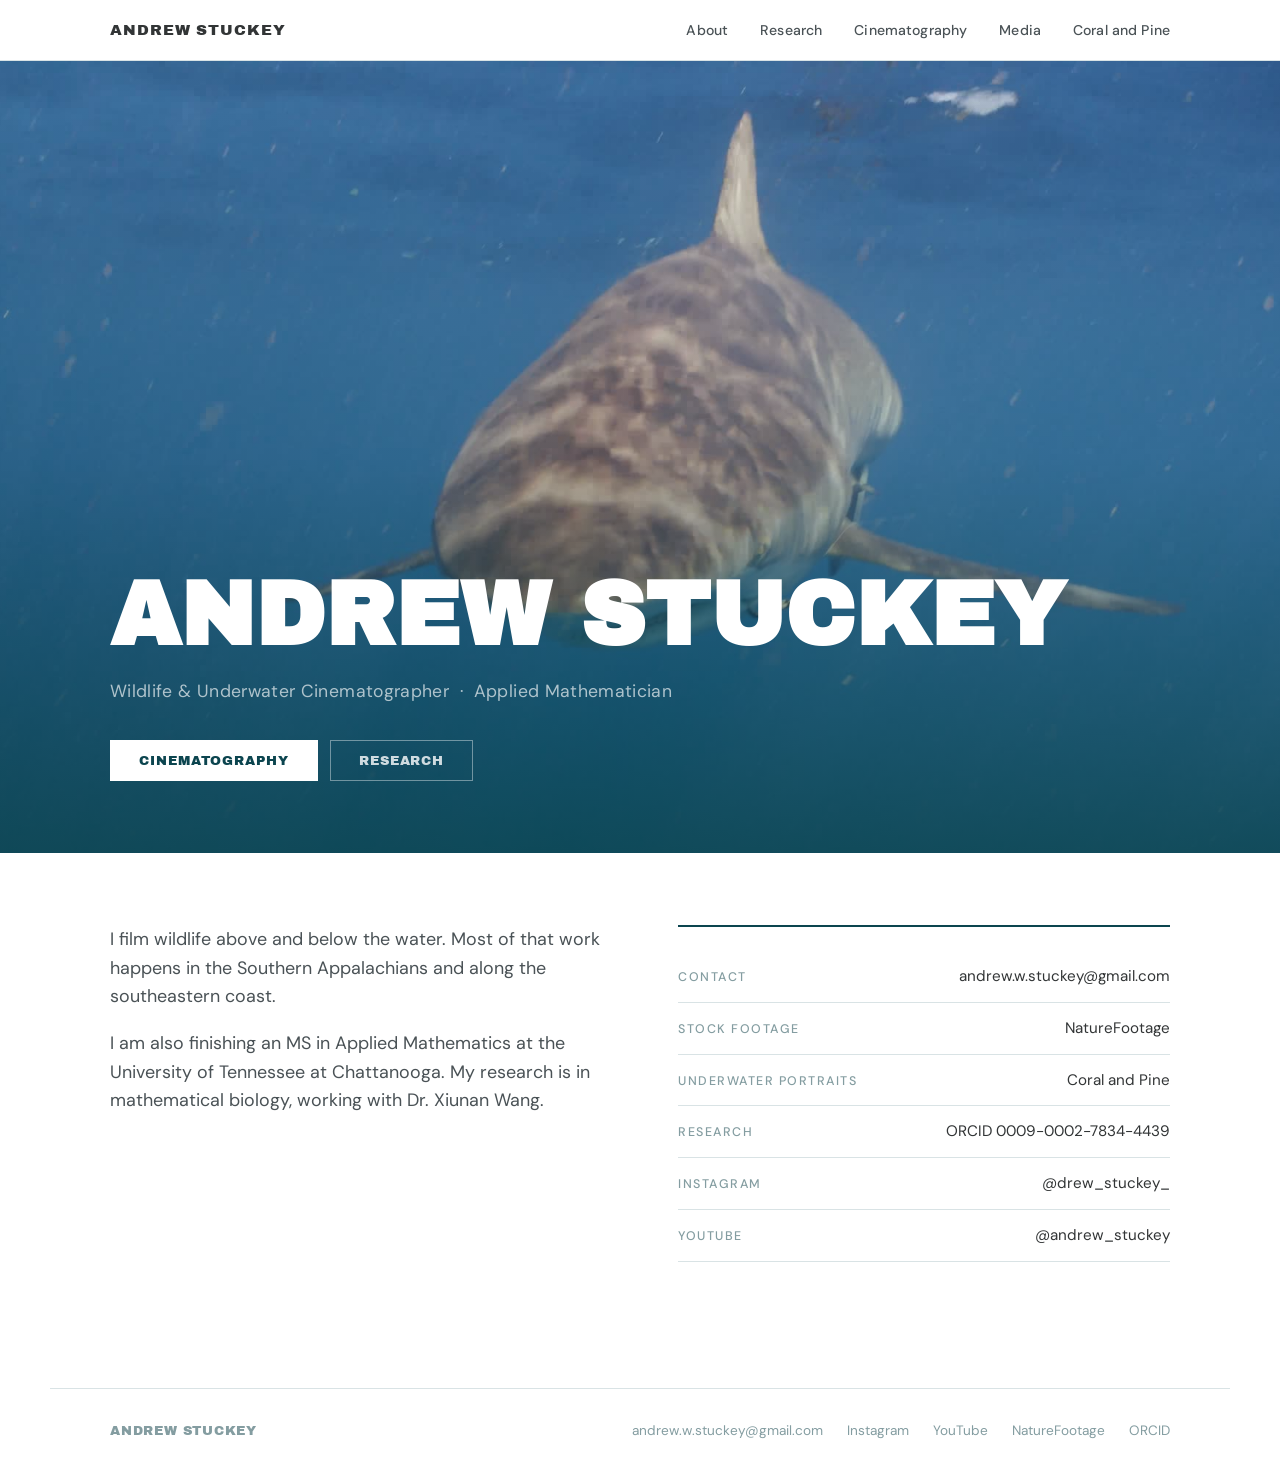
==== commit b38bb51a: "Refine introduction text in index.html Removed redundant text from the introduction paragraph." ====
--- a/index.html
+++ b/index.html
@@ -316,8 +316,7 @@
         <div class="intro-text">
           <p>
             I film wildlife above and below the water. Most of that work happens in
-            the Southern Appalachians and along the southeastern coast, though not
-            all of it.
+            the Southern Appalachians and along the southeastern coast.
           </p>
           <p>
             I am also finishing an MS in Applied Mathematics at the University of
